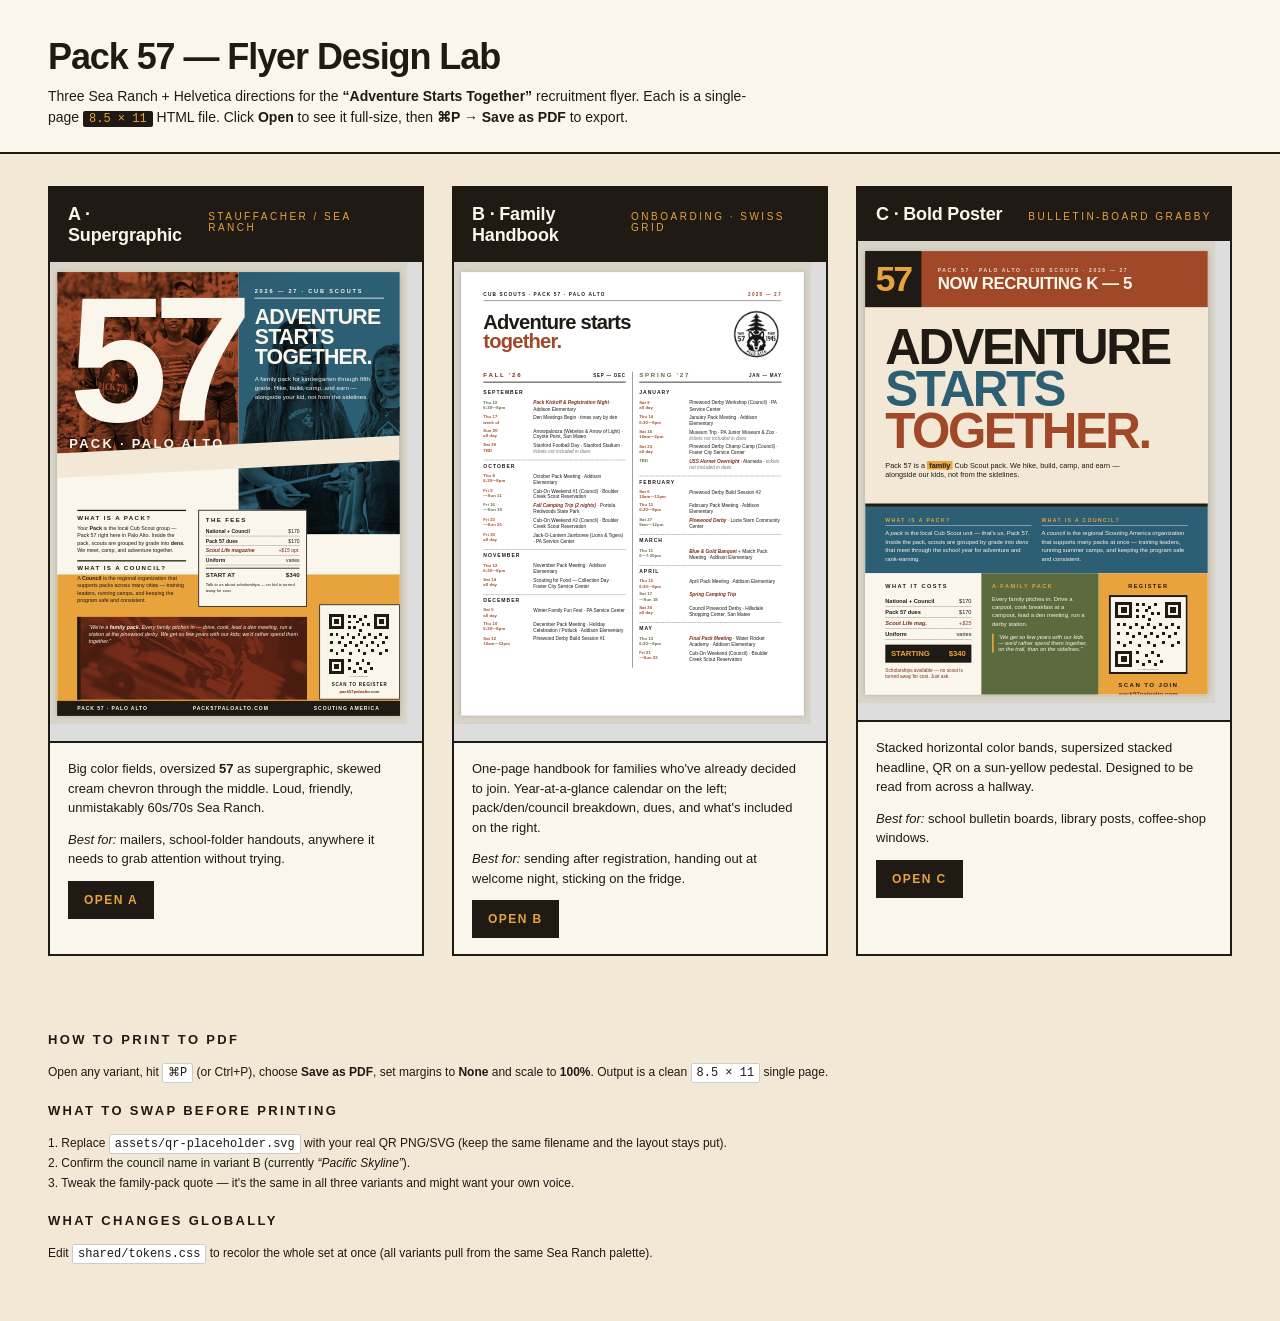
==== index.html @ 125e10ad "Initial commit: Pack 57 family handbook flyer set Three Sea Ranch + Helvetica variants for Pack 57 P" ====
<!doctype html>
<html lang="en">
<head>
<meta charset="utf-8">
<title>Pack 57 Flyer — Design Lab</title>
<style>
  :root {
    --redwood: #A04827;
    --ocean:   #2C5F73;
    --sun:     #E8A33D;
    --moss:    #5C6B3E;
    --cream:   #F2E8D5;
    --bone:    #FAF6EC;
    --ink:     #1F1A14;
  }
  * { box-sizing: border-box; }
  html, body {
    margin: 0; padding: 0;
    font-family: "Helvetica Neue", Helvetica, Arial, sans-serif;
    background: var(--cream);
    color: var(--ink);
  }
  header {
    padding: 36px 48px 24px;
    border-bottom: 2px solid var(--ink);
    background: var(--bone);
  }
  header h1 {
    margin: 0;
    font-size: 36px;
    letter-spacing: -0.03em;
    font-weight: 900;
  }
  header p {
    margin: 8px 0 0;
    max-width: 720px;
    line-height: 1.5;
    font-size: 14px;
  }
  header code {
    background: var(--ink); color: var(--sun);
    padding: 1px 6px; border-radius: 2px;
    font-size: 12px;
  }

  main {
    padding: 32px 48px;
    display: grid;
    grid-template-columns: repeat(auto-fit, minmax(360px, 1fr));
    gap: 28px;
  }
  .card {
    background: var(--bone);
    border: 2px solid var(--ink);
    overflow: hidden;
    display: flex;
    flex-direction: column;
  }
  .card .head {
    padding: 16px 18px;
    background: var(--ink);
    color: var(--bone);
    display: flex;
    justify-content: space-between;
    align-items: baseline;
  }
  .card .head .name {
    font-size: 18px;
    font-weight: 900;
    letter-spacing: -0.01em;
  }
  .card .head .tag {
    font-size: 10px;
    letter-spacing: 0.25em;
    text-transform: uppercase;
    color: var(--sun);
  }
  .card .preview {
    aspect-ratio: 8.5 / 11;
    overflow: hidden;
    background: #ddd;
    border-bottom: 2px solid var(--ink);
  }
  .card iframe {
    width: 850px;
    height: 1100px;
    transform: scale(0.42);
    transform-origin: top left;
    border: 0;
    pointer-events: none;
  }
  .card .body {
    padding: 16px 18px;
    flex: 1;
  }
  .card .body p {
    margin: 0 0 12px;
    font-size: 13px;
    line-height: 1.5;
  }
  .card .actions {
    display: flex;
    gap: 8px;
    margin-top: 12px;
  }
  .card a.btn {
    display: inline-block;
    padding: 10px 14px;
    text-decoration: none;
    font-size: 12px;
    font-weight: 700;
    letter-spacing: 0.12em;
    text-transform: uppercase;
    border: 2px solid var(--ink);
    color: var(--ink);
    background: var(--bone);
  }
  .card a.btn.primary {
    background: var(--ink);
    color: var(--sun);
  }
  .card a.btn:hover { background: var(--sun); color: var(--ink); }

  footer {
    padding: 24px 48px 48px;
    font-size: 12px;
    line-height: 1.6;
    color: var(--ink);
  }
  footer h3 {
    margin: 18px 0 8px;
    font-size: 13px;
    text-transform: uppercase;
    letter-spacing: 0.18em;
  }
  footer code {
    background: #fff;
    padding: 2px 5px;
    border: 1px solid #ccc;
    border-radius: 2px;
  }
</style>
</head>
<body>

<header>
  <h1>Pack 57 — Flyer Design Lab</h1>
  <p>Three Sea Ranch + Helvetica directions for the
    <strong>“Adventure Starts Together”</strong> recruitment flyer.
    Each is a single-page <code>8.5 × 11</code> HTML file. Click
    <strong>Open</strong> to see it full-size, then
    <strong>⌘P → Save as PDF</strong> to export.</p>
</header>

<main>

  <div class="card">
    <div class="head">
      <span class="name">A · Supergraphic</span>
      <span class="tag">Stauffacher / Sea Ranch</span>
    </div>
    <div class="preview"><iframe src="variants/a-supergraphic.html"></iframe></div>
    <div class="body">
      <p>Big color fields, oversized <strong>57</strong> as supergraphic,
        skewed cream chevron through the middle. Loud, friendly,
        unmistakably 60s/70s Sea Ranch.</p>
      <p><em>Best for:</em> mailers, school-folder handouts, anywhere it
        needs to grab attention without trying.</p>
      <div class="actions">
        <a class="btn primary" href="variants/a-supergraphic.html" target="_blank">Open A</a>
      </div>
    </div>
  </div>

  <div class="card">
    <div class="head">
      <span class="name">B · Family Handbook</span>
      <span class="tag">Onboarding · Swiss Grid</span>
    </div>
    <div class="preview"><iframe src="variants/b-swiss-grid.html"></iframe></div>
    <div class="body">
      <p>One-page handbook for families who've already decided to join.
        Year-at-a-glance calendar on the left; pack/den/council breakdown,
        dues, and what's included on the right.</p>
      <p><em>Best for:</em> sending after registration, handing out at
        welcome night, sticking on the fridge.</p>
      <div class="actions">
        <a class="btn primary" href="variants/b-swiss-grid.html" target="_blank">Open B</a>
      </div>
    </div>
  </div>

  <div class="card">
    <div class="head">
      <span class="name">C · Bold Poster</span>
      <span class="tag">Bulletin-Board Grabby</span>
    </div>
    <div class="preview"><iframe src="variants/c-bold-poster.html"></iframe></div>
    <div class="body">
      <p>Stacked horizontal color bands, supersized stacked headline,
        QR on a sun-yellow pedestal. Designed to be read from
        across a hallway.</p>
      <p><em>Best for:</em> school bulletin boards, library posts,
        coffee-shop windows.</p>
      <div class="actions">
        <a class="btn primary" href="variants/c-bold-poster.html" target="_blank">Open C</a>
      </div>
    </div>
  </div>

</main>

<footer>
  <h3>How to print to PDF</h3>
  <p>Open any variant, hit <code>⌘P</code> (or Ctrl+P), choose
    <strong>Save as PDF</strong>, set margins to <strong>None</strong>
    and scale to <strong>100%</strong>. Output is a clean
    <code>8.5 × 11</code> single page.</p>

  <h3>What to swap before printing</h3>
  <p>1. Replace <code>assets/qr-placeholder.svg</code> with your real QR PNG/SVG
       (keep the same filename and the layout stays put).<br>
     2. Confirm the council name in variant B (currently <em>“Pacific Skyline”</em>).<br>
     3. Tweak the family-pack quote — it's the same in all three variants
       and might want your own voice.</p>

  <h3>What changes globally</h3>
  <p>Edit <code>shared/tokens.css</code> to recolor the whole set at once
     (all variants pull from the same Sea Ranch palette).</p>
</footer>

</body>
</html>
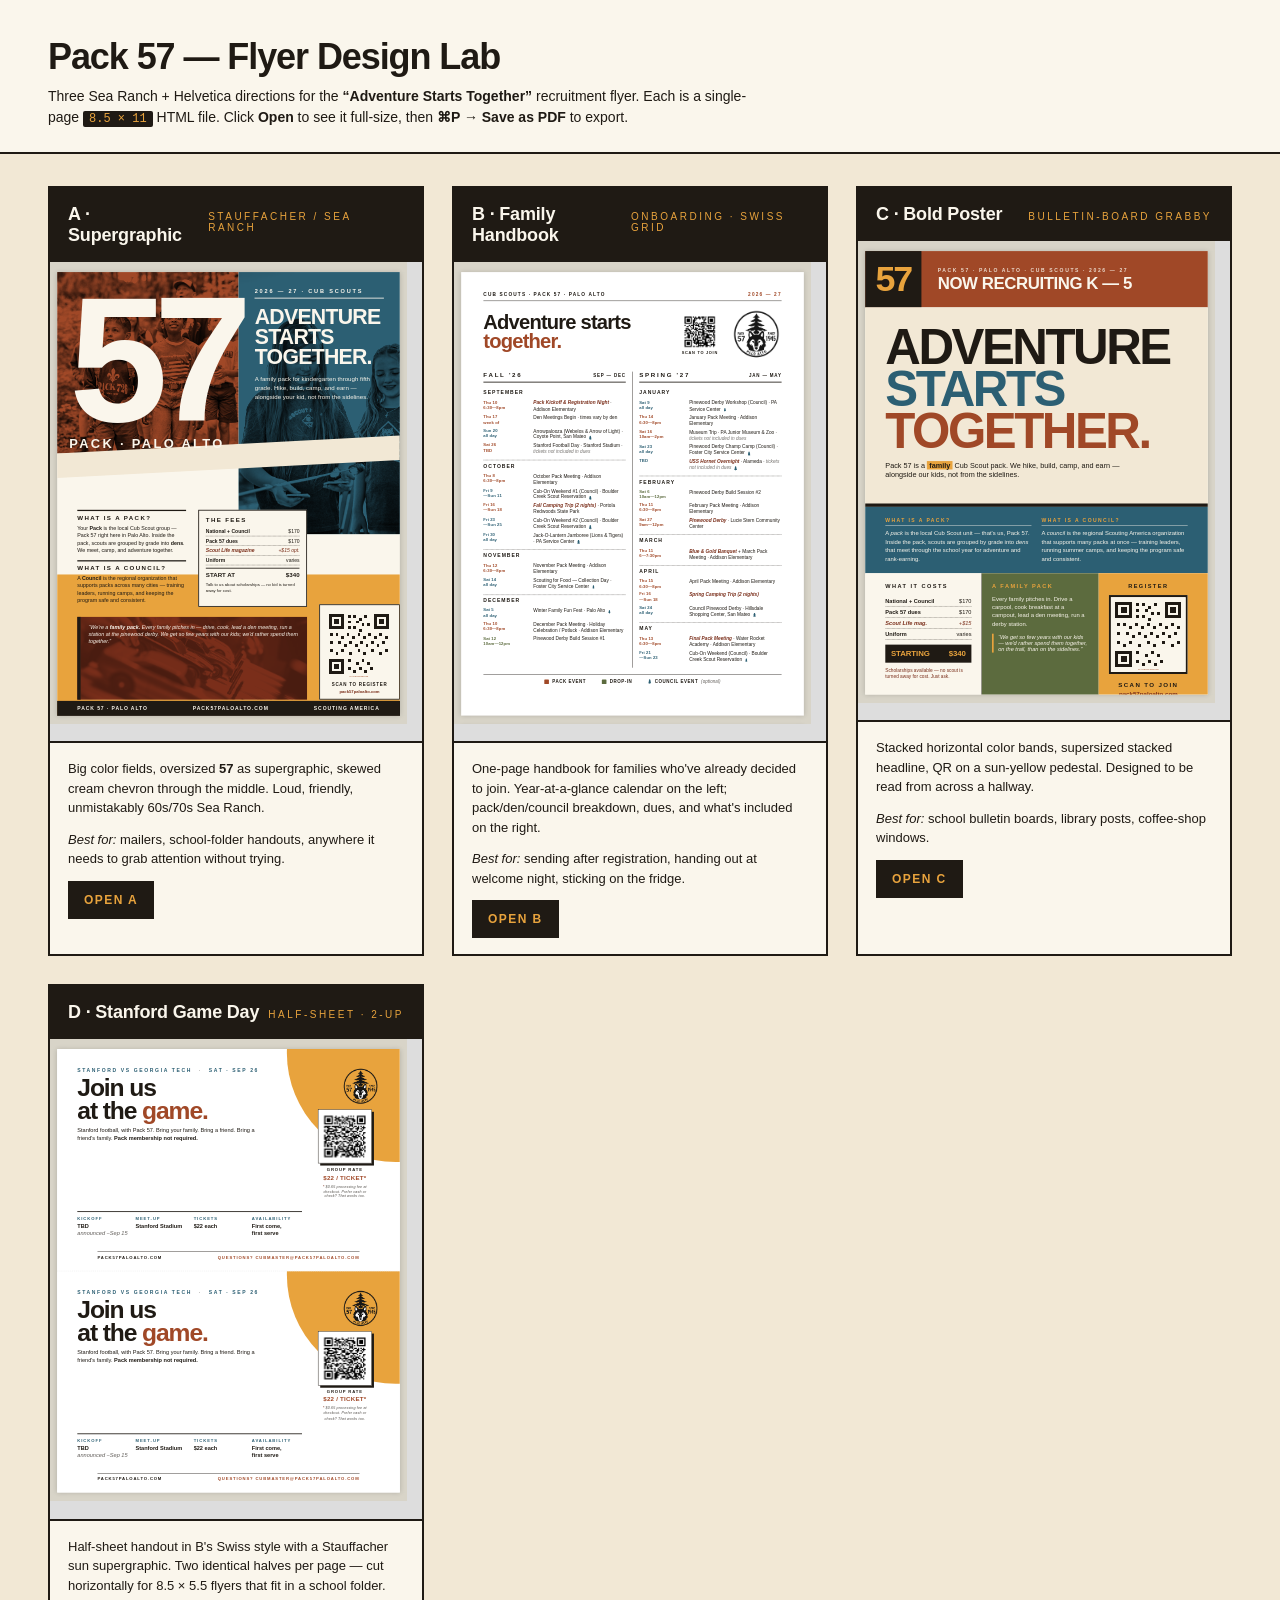
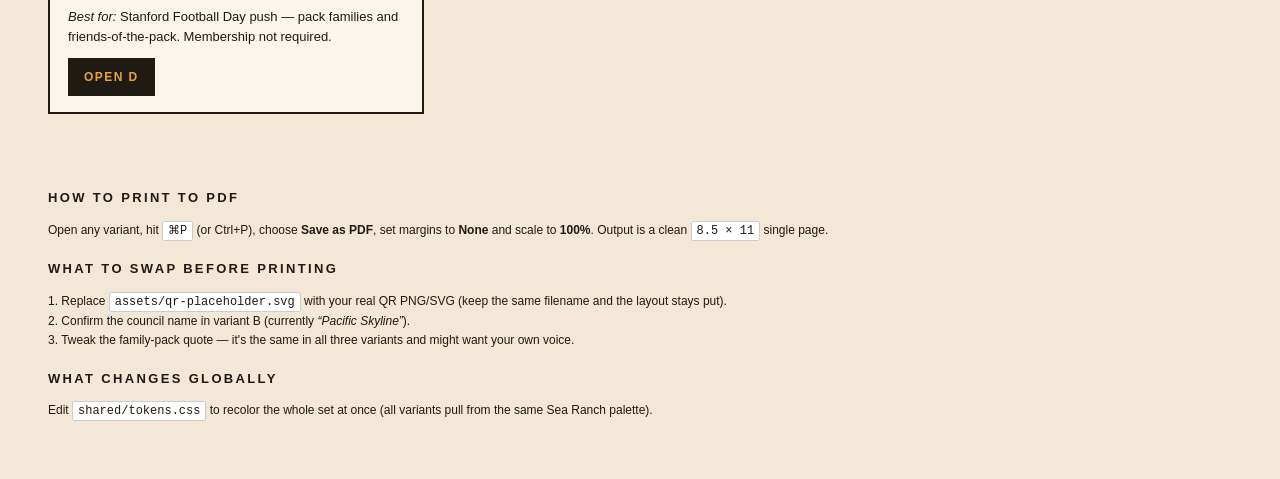
==== commit ca459bbd: "Add Variant D: Stanford Football Day half-sheet (2-up) Two identical 8.5×5.5 handouts per page with " ====
--- a/index.html
+++ b/index.html
@@ -208,6 +208,24 @@
     </div>
   </div>
 
+  <div class="card">
+    <div class="head">
+      <span class="name">D · Stanford Game Day</span>
+      <span class="tag">Half-Sheet · 2-up</span>
+    </div>
+    <div class="preview"><iframe src="variants/d-stanford-game.html"></iframe></div>
+    <div class="body">
+      <p>Half-sheet handout in B's Swiss style with a Stauffacher
+        sun supergraphic. Two identical halves per page — cut
+        horizontally for 8.5 × 5.5 flyers that fit in a school folder.</p>
+      <p><em>Best for:</em> Stanford Football Day push — pack families
+        and friends-of-the-pack. Membership not required.</p>
+      <div class="actions">
+        <a class="btn primary" href="variants/d-stanford-game.html" target="_blank">Open D</a>
+      </div>
+    </div>
+  </div>
+
 </main>
 
 <footer>
